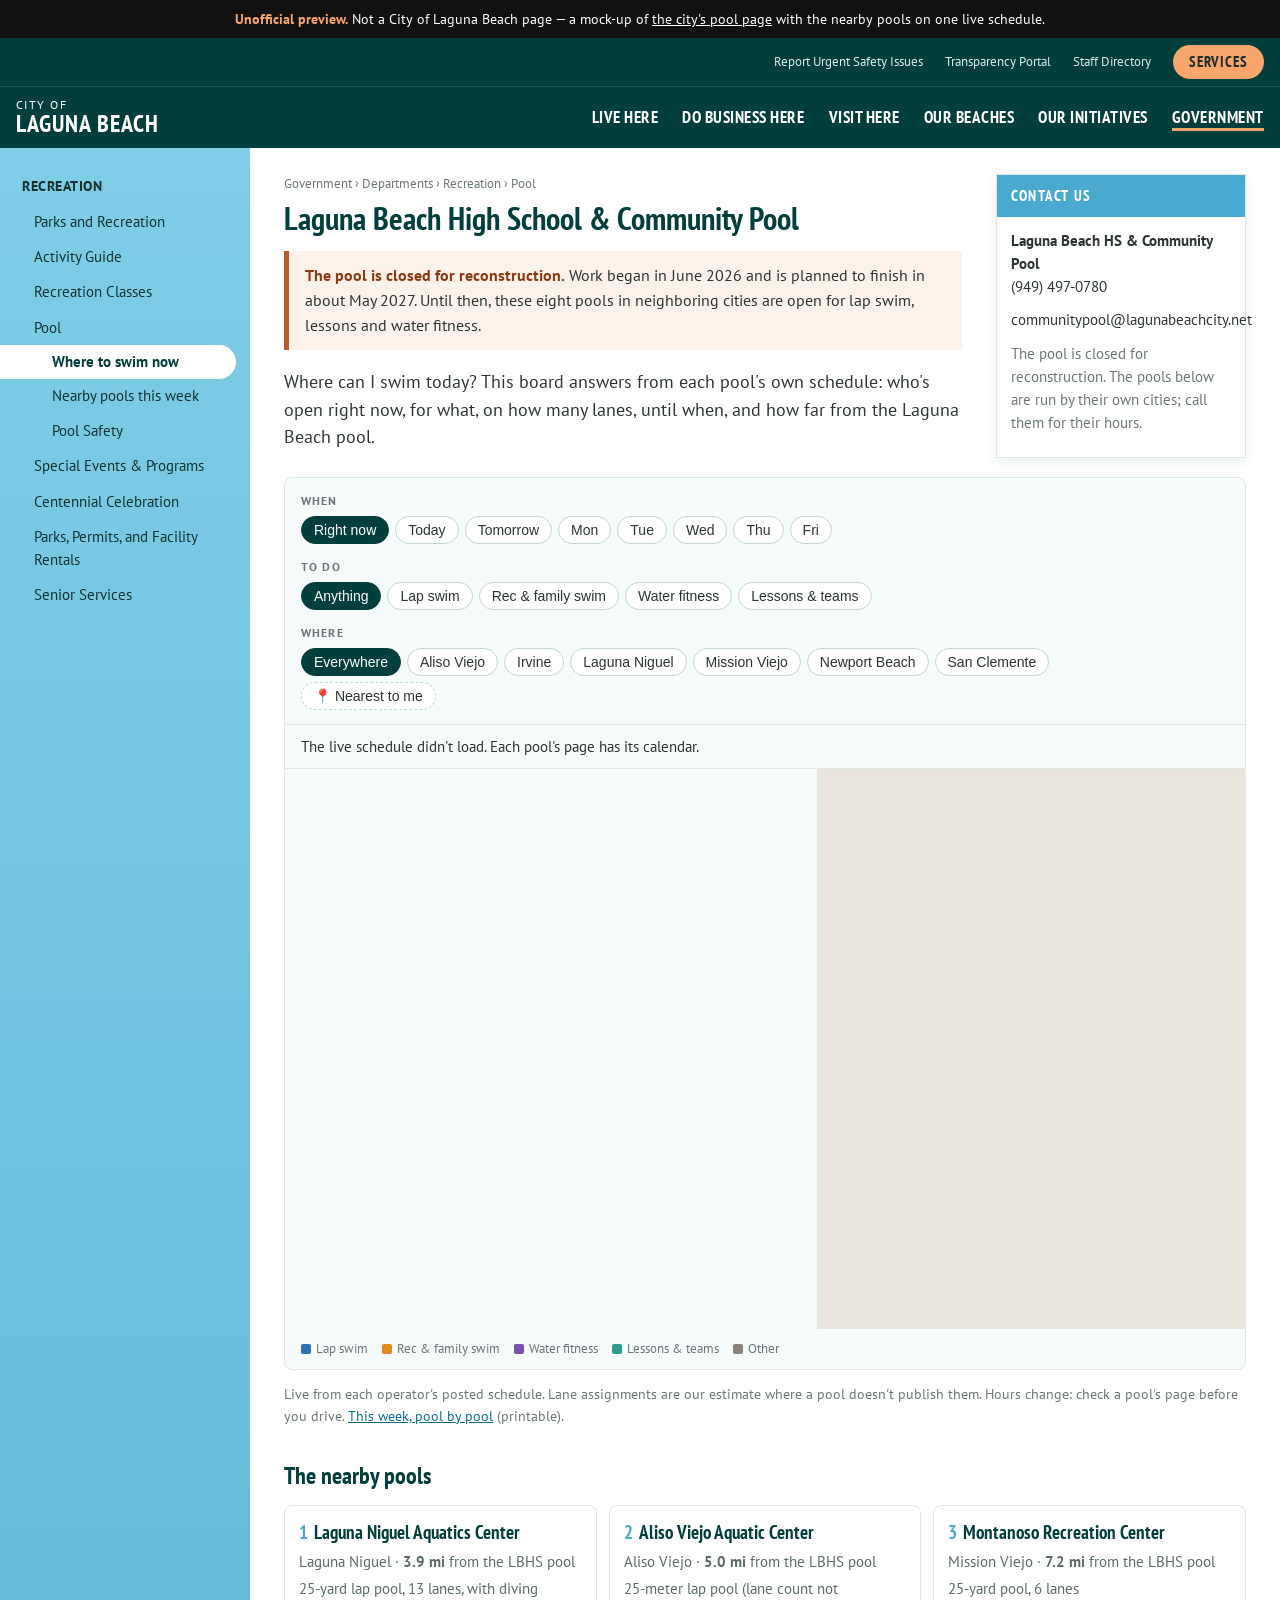
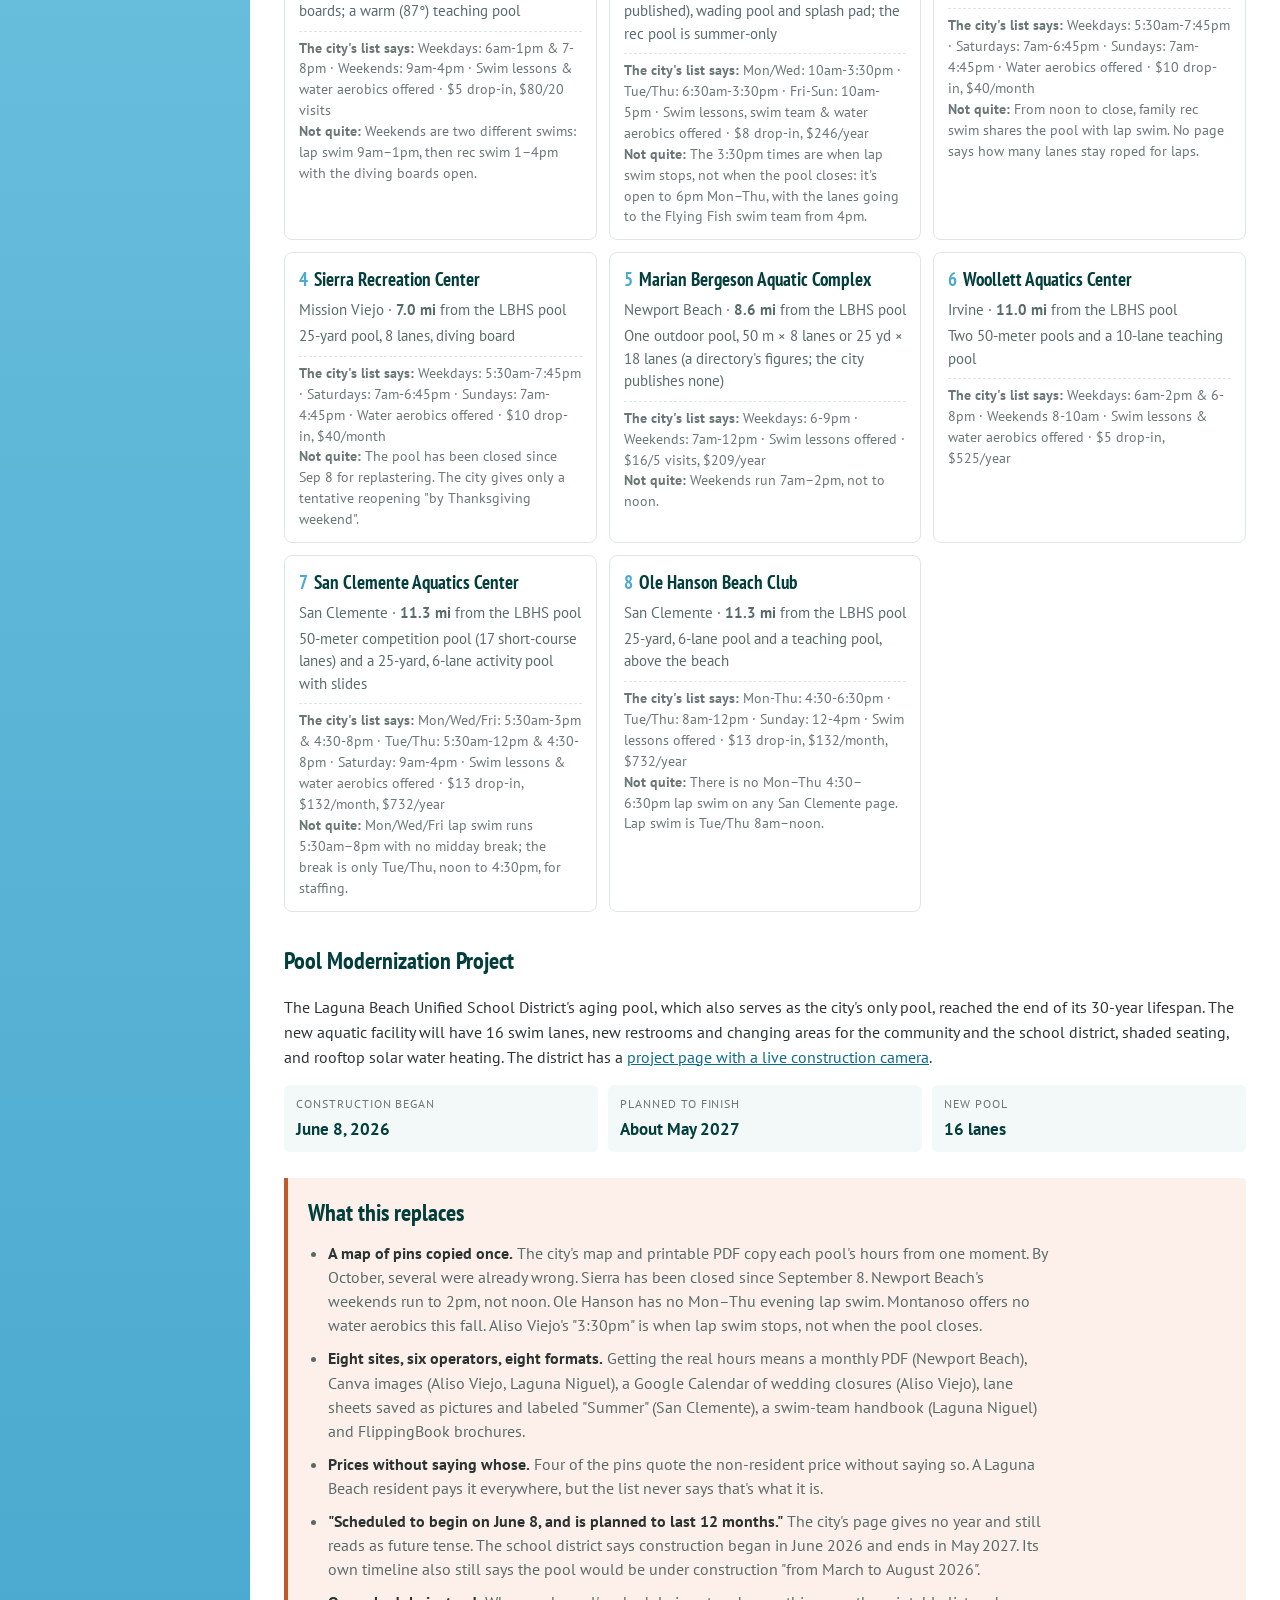
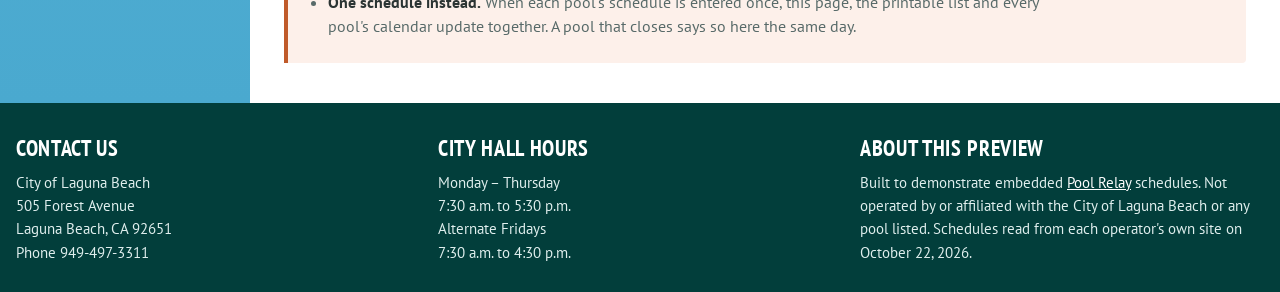
==== index.html @ 7085c29b "Laguna Beach pool preview: the nearby pools on one live schedule" ====
<!doctype html>
<!-- UNOFFICIAL PREVIEW. Not a City of Laguna Beach website. A mock-up of https://www.lagunabeachcity.net/government/departments/parks-recreation/pool
     with the nearby pools on one live Pool Relay schedule. -->
<html lang="en">
<head>
<meta charset="utf-8">
<meta name="viewport" content="width=device-width, initial-scale=1">
<meta name="robots" content="noindex, nofollow">
<title>Laguna Beach High School &amp; Community Pool | Laguna Beach preview</title>
<link rel="preconnect" href="https://fonts.googleapis.com"><link rel="preconnect" href="https://fonts.gstatic.com" crossorigin>
<link href="https://fonts.googleapis.com/css2?family=PT+Sans:wght@400;700&family=PT+Sans+Narrow:wght@700&display=swap" rel="stylesheet">
<link rel="stylesheet" href="style.css">
<link rel="stylesheet" href="https://unpkg.com/leaflet@1.9.4/dist/leaflet.css" integrity="sha256-p4NxAoJBhIIN+hmNHrzRCf9tD/miZyoHS5obTRR9BMY=" crossorigin="">
</head>
<body>
<div class="preview-note"><b>Unofficial preview.</b> Not a City of Laguna Beach page &mdash; a mock-up of
  <a href="https://www.lagunabeachcity.net/government/departments/parks-recreation/pool" target="_blank" rel="noopener noreferrer">the city's pool page</a> with the nearby pools on one live schedule.</div>
<div class="util"><div class="in"><span>Report Urgent Safety Issues</span><span>Transparency Portal</span><span>Staff Directory</span><span class="btn">SERVICES</span></div></div>
<header class="site"><div class="hdr">
  <a class="brand" href="index.html"><img src="https://www.lagunabeachcity.net/Project/Contents/Main/_gfx/cmn/logo2023.png" alt="City of Laguna Beach" onerror="this.parentNode.classList.add('noimg')"><span class="wm"><small>CITY OF</small><b>LAGUNA BEACH</b></span></a>
  <nav class="nav" aria-label="Main"><span>LIVE HERE</span><span>DO BUSINESS HERE</span><span>VISIT HERE</span><span>OUR BEACHES</span><span>OUR INITIATIVES</span><span class="on">GOVERNMENT</span></nav>
</div></header>
<div class="wrap"><div class="cols">
  <nav class="menu" aria-label="Recreation"><a class="top" href="#">Recreation</a><a class="" href="#">Parks and Recreation</a><a class="" href="#">Activity Guide</a><a class="" href="#">Recreation Classes</a><a class="" href="index.html">Pool</a><a class="sub here" href="index.html#find">Where to swim now</a><a class="sub" href="nearby-pools.html">Nearby pools this week</a><a class="sub" href="pool-safety.html">Pool Safety</a><a class="" href="#">Special Events &amp; Programs</a><a class="" href="#">Centennial Celebration</a><a class="" href="#">Parks, Permits, and Facility Rentals</a><a class="" href="#">Senior Services</a></nav>
  <main class="sheet">
    <div class="main">
      <div class="crumbs">Government &rsaquo; Departments &rsaquo; Recreation &rsaquo; Pool</div>
      <h1>Laguna Beach High School &amp; Community Pool</h1>

      <div class="alert"><b>The pool is closed for reconstruction.</b> Work began in June 2026 and is planned to finish in
        about May 2027. Until then, these eight pools in neighboring cities are open for lap swim, lessons and water fitness.</div>
      <p class="lede">Where can I swim today? This board answers from each pool's own schedule: who's open right now, for what,
        on how many lanes, until when, and how far from the Laguna Beach pool.</p>

    </div>
    <aside class="aside"><h3>Contact Us</h3><div class="b"><p><b>Laguna Beach HS &amp; Community Pool</b><br>(949) 497-0780</p>
<p>communitypool@lagunabeachcity.net</p><p class="muted">The pool is closed for reconstruction. The pools below are run by their own cities; call them for their hours.</p></div></aside>
    <div class="wide"><div id="find"></div>
      <div id="finder" class="finder" data-view="wQqjdXTNDIvo5U4dR6qhDy,mSXva18N50SCxiYBZuK7Yl,5aC7qBNjw0FQmhCnuUHNK2,TlvOl9WV1ufwTlPYvcQJk9,CSgPG0YVJMDFnIPCQXXtTZ,93Z2wAtwEJaqLwR2LuE0xM,LVitifEeBhdffWEM5JKbA2,wSkqv0uCOvBftrqpLKvMk9" data-center="[33.56,-117.73]" data-zoom="10"
        data-origin="[33.5421579,-117.7759374]" data-origin-label="from the LBHS pool" data-origin-name="Laguna Beach High School &amp; Community Pool (closed)"></div>
      <p class="muted" style="font-size:14px">Live from each operator's posted schedule. Lane assignments are our estimate where a pool doesn't publish them.
        Hours change: check a pool's page before you drive. <a href="nearby-pools.html">This week, pool by pool</a> (printable).</p>

      <h2>The nearby pools</h2>
      <ul class="cards"><li class="card"><h3><span class="n">1</span><a href="pools/laguna-niguel.html">Laguna Niguel Aquatics Center</a></h3>
  <p>Laguna Niguel · <b>3.9 mi</b> from the LBHS pool</p>
  <p>25-yard lap pool, 13 lanes, with diving boards; a warm (87°) teaching pool</p>
  <p class="said"><b>The city's list says:</b> Weekdays: 6am-1pm &amp; 7-8pm · Weekends: 9am-4pm · Swim lessons &amp; water aerobics offered · $5 drop-in, $80/20 visits<br><b>Not quite:</b> Weekends are two different swims: lap swim 9am–1pm, then rec swim 1–4pm with the diving boards open.</p></li><li class="card"><h3><span class="n">2</span><a href="pools/aliso-viejo.html">Aliso Viejo Aquatic Center</a></h3>
  <p>Aliso Viejo · <b>5.0 mi</b> from the LBHS pool</p>
  <p>25-meter lap pool (lane count not published), wading pool and splash pad; the rec pool is summer-only</p>
  <p class="said"><b>The city's list says:</b> Mon/Wed: 10am-3:30pm · Tue/Thu: 6:30am-3:30pm · Fri-Sun: 10am-5pm · Swim lessons, swim team &amp; water aerobics offered · $8 drop-in, $246/year<br><b>Not quite:</b> The 3:30pm times are when lap swim stops, not when the pool closes: it&#x27;s open to 6pm Mon–Thu, with the lanes going to the Flying Fish swim team from 4pm.</p></li><li class="card"><h3><span class="n">3</span><a href="pools/montanoso.html">Montanoso Recreation Center</a></h3>
  <p>Mission Viejo · <b>7.2 mi</b> from the LBHS pool</p>
  <p>25-yard pool, 6 lanes</p>
  <p class="said"><b>The city's list says:</b> Weekdays: 5:30am-7:45pm · Saturdays: 7am-6:45pm · Sundays: 7am-4:45pm · Water aerobics offered · $10 drop-in, $40/month<br><b>Not quite:</b> From noon to close, family rec swim shares the pool with lap swim. No page says how many lanes stay roped for laps.</p></li><li class="card"><h3><span class="n">4</span><a href="pools/sierra.html">Sierra Recreation Center</a></h3>
  <p>Mission Viejo · <b>7.0 mi</b> from the LBHS pool</p>
  <p>25-yard pool, 8 lanes, diving board</p>
  <p class="said"><b>The city's list says:</b> Weekdays: 5:30am-7:45pm · Saturdays: 7am-6:45pm · Sundays: 7am-4:45pm · Water aerobics offered · $10 drop-in, $40/month<br><b>Not quite:</b> The pool has been closed since Sep 8 for replastering. The city gives only a tentative reopening &quot;by Thanksgiving weekend&quot;.</p></li><li class="card"><h3><span class="n">5</span><a href="pools/marian-bergeson.html">Marian Bergeson Aquatic Complex</a></h3>
  <p>Newport Beach · <b>8.6 mi</b> from the LBHS pool</p>
  <p>One outdoor pool, 50 m × 8 lanes or 25 yd × 18 lanes (a directory&#x27;s figures; the city publishes none)</p>
  <p class="said"><b>The city's list says:</b> Weekdays: 6-9pm · Weekends: 7am-12pm · Swim lessons offered · $16/5 visits, $209/year<br><b>Not quite:</b> Weekends run 7am–2pm, not to noon.</p></li><li class="card"><h3><span class="n">6</span><a href="pools/woollett.html">Woollett Aquatics Center</a></h3>
  <p>Irvine · <b>11.0 mi</b> from the LBHS pool</p>
  <p>Two 50-meter pools and a 10-lane teaching pool</p>
  <p class="said"><b>The city's list says:</b> Weekdays: 6am-2pm &amp; 6-8pm · Weekends 8-10am · Swim lessons &amp; water aerobics offered · $5 drop-in, $525/year</p></li><li class="card"><h3><span class="n">7</span><a href="pools/san-clemente.html">San Clemente Aquatics Center</a></h3>
  <p>San Clemente · <b>11.3 mi</b> from the LBHS pool</p>
  <p>50-meter competition pool (17 short-course lanes) and a 25-yard, 6-lane activity pool with slides</p>
  <p class="said"><b>The city's list says:</b> Mon/Wed/Fri: 5:30am-3pm &amp; 4:30-8pm · Tue/Thu: 5:30am-12pm &amp; 4:30-8pm · Saturday: 9am-4pm · Swim lessons &amp; water aerobics offered · $13 drop-in, $132/month, $732/year<br><b>Not quite:</b> Mon/Wed/Fri lap swim runs 5:30am–8pm with no midday break; the break is only Tue/Thu, noon to 4:30pm, for staffing.</p></li><li class="card"><h3><span class="n">8</span><a href="pools/ole-hanson.html">Ole Hanson Beach Club</a></h3>
  <p>San Clemente · <b>11.3 mi</b> from the LBHS pool</p>
  <p>25-yard, 6-lane pool and a teaching pool, above the beach</p>
  <p class="said"><b>The city's list says:</b> Mon-Thu: 4:30-6:30pm · Tue/Thu: 8am-12pm · Sunday: 12-4pm · Swim lessons offered · $13 drop-in, $132/month, $732/year<br><b>Not quite:</b> There is no Mon–Thu 4:30–6:30pm lap swim on any San Clemente page. Lap swim is Tue/Thu 8am–noon.</p></li></ul>

      <h2>Pool Modernization Project</h2>
      <p>The Laguna Beach Unified School District's aging pool, which also serves as the city's only pool, reached the end of its
        30-year lifespan. The new aquatic facility will have 16 swim lanes, new restrooms and changing areas for the community and the
        school district, shaded seating, and rooftop solar water heating. The district has a <a href="https://www.lbusd.org/departments/facilities/capital-improvement-projects" target="_blank" rel="noopener">project page with a live construction camera</a>.</p>
      <div class="facts">
        <div><dt>Construction began</dt><dd>June 8, 2026</dd></div>
        <div><dt>Planned to finish</dt><dd>About May 2027</dd></div>
        <div><dt>New pool</dt><dd>16 lanes</dd></div>
      </div>

      <div class="replaces">
        <h2>What this replaces</h2>
        <ul>
          <li><b>A map of pins copied once.</b> The city's map and printable PDF copy each pool's hours from one moment. By October,
            several were already wrong. Sierra has been closed since September 8. Newport Beach's weekends run to 2pm, not noon. Ole Hanson
            has no Mon–Thu evening lap swim. Montanoso offers no water aerobics this fall. Aliso Viejo's "3:30pm" is when lap swim stops,
            not when the pool closes.</li>
          <li><b>Eight sites, six operators, eight formats.</b> Getting the real hours means a monthly PDF (Newport Beach), Canva images
            (Aliso Viejo, Laguna Niguel), a Google Calendar of wedding closures (Aliso Viejo), lane sheets saved as pictures and labeled
            "Summer" (San Clemente), a swim-team handbook (Laguna Niguel) and FlippingBook brochures.</li>
          <li><b>Prices without saying whose.</b> Four of the pins quote the non-resident price without saying so. A Laguna Beach resident
            pays it everywhere, but the list never says that's what it is.</li>
          <li><b>"Scheduled to begin on June 8, and is planned to last 12 months."</b> The city's page gives no year and still reads as
            future tense. The school district says construction began in June 2026 and ends in May 2027. Its own timeline also still
            says the pool would be under construction "from March to August 2026".</li>
          <li><b>One schedule instead.</b> When each pool's schedule is entered once, this page, the printable list and every pool's
            calendar update together. A pool that closes says so here the same day.</li>
        </ul>
      </div></div>
  </main>
</div></div>
<footer class="site"><div class="in">
  <div><h4>CONTACT US</h4><p>City of Laguna Beach<br>505 Forest Avenue<br>Laguna Beach, CA 92651<br>Phone 949-497-3311</p></div>
  <div><h4>CITY HALL HOURS</h4><p>Monday – Thursday<br>7:30 a.m. to 5:30 p.m.<br>Alternate Fridays<br>7:30 a.m. to 4:30 p.m.</p></div>
  <div><h4>ABOUT THIS PREVIEW</h4><p>Built to demonstrate embedded <a href="https://www.poolrelay.com" target="_blank" rel="noopener">Pool Relay</a> schedules.
    Not operated by or affiliated with the City of Laguna Beach or any pool listed. Schedules read from each operator's own site on October 22, 2026.</p></div>
</div></footer>
<script>window.POOLS = [
{
"slug": "laguna-niguel",
"name": "Laguna Niguel Aquatics Center",
"area": "Laguna Niguel",
"kind": "yearRound",
"address": "29751 Crown Valley Pkwy, Laguna Niguel, CA 92677",
"phone": "(949) 425-5114",
"lat": 33.5313975,
"lng": -117.7086446,
"photo": null,
"facility": "Laguna Niguel Aquatics Center",
"href": "pools/laguna-niguel.html"
},
{
"slug": "aliso-viejo",
"name": "Aliso Viejo Aquatic Center",
"area": "Aliso Viejo",
"kind": "yearRound",
"address": "29 Santa Barbara Dr, Aliso Viejo, CA 92656",
"phone": "(949) 425-2559",
"lat": 33.600445,
"lng": -117.72586,
"photo": null,
"facility": "Aliso Viejo Aquatic Center",
"href": "pools/aliso-viejo.html"
},
{
"slug": "montanoso",
"name": "Montanoso Recreation Center",
"area": "Mission Viejo",
"kind": "yearRound",
"address": "25800 Montanoso Dr, Mission Viejo, CA 92691",
"phone": "(949) 859-4348",
"lat": 33.587505,
"lng": -117.663139,
"photo": null,
"facility": "Montanoso Recreation and Fitness Center",
"href": "pools/montanoso.html"
},
{
"slug": "sierra",
"name": "Sierra Recreation Center",
"area": "Mission Viejo",
"kind": "yearRound",
"address": "26887 Recodo Ln, Mission Viejo, CA 92691",
"phone": "(949) 859-4348",
"lat": 33.571677,
"lng": -117.659306,
"photo": null,
"facility": "Sierra Recreation and Fitness Center",
"href": "pools/sierra.html"
},
{
"slug": "marian-bergeson",
"name": "Marian Bergeson Aquatic Complex",
"area": "Newport Beach",
"kind": "yearRound",
"address": "2101 Eastbluff Dr, Newport Beach, CA 92660",
"phone": "(949) 270-8100",
"lat": 33.6343046,
"lng": -117.8772041,
"photo": null,
"facility": "Marian Bergeson Aquatic Center",
"href": "pools/marian-bergeson.html"
},
{
"slug": "woollett",
"name": "Woollett Aquatics Center",
"area": "Irvine",
"kind": "yearRound",
"address": "4601 Walnut Ave, Irvine, CA 92604",
"phone": "(949) 724-6717",
"lat": 33.701776,
"lng": -117.780588,
"photo": null,
"facility": "William Woollett Jr. Aquatics Center",
"href": "pools/woollett.html"
},
{
"slug": "san-clemente",
"name": "San Clemente Aquatics Center",
"area": "San Clemente",
"kind": "yearRound",
"address": "987 Avenida Vista Hermosa, San Clemente, CA 92673",
"phone": "(949) 429-8797",
"lat": 33.4598593,
"lng": -117.6056412,
"photo": null,
"facility": "San Clemente Aquatics Center",
"href": "pools/san-clemente.html"
},
{
"slug": "ole-hanson",
"name": "Ole Hanson Beach Club",
"area": "San Clemente",
"kind": "yearRound",
"address": "105 W Avenida Pico, San Clemente, CA 92672",
"phone": "(949) 388-2131",
"lat": 33.431577,
"lng": -117.6314574,
"photo": null,
"facility": "Ole Hanson Beach Club",
"href": "pools/ole-hanson.html"
}
];</script>
<script src="https://unpkg.com/leaflet@1.9.4/dist/leaflet.js" integrity="sha256-20nQCchB9co0qIjJZRGuk2/Z9VM+kNiyxNV1lvTlZBo=" crossorigin=""></script>
<script src="finder.js"></script>
</body>
</html>
---- style.css ----
/* Laguna Beach High School & Community Pool — a working preview of
   lagunabeachcity.net/government/departments/parks-recreation/pool, where the city's map of
   "nearby pools" becomes a live board of what each one has in the water. Chrome after the city's
   Granicus theme: deep teal header, PT Sans Narrow headings, a pale-blue side menu. */
:root{
  --teal:#023e3b; --teal-2:#0b5753; --sky:#6cc3e0; --sky-2:#4aa9cf; --sun:#f9a66c; --ink:#2b3433; --body:#586a69;
  --muted:#6b7776; --rule:#dfe7e6; --paper:#fff; --wash:#f3f8f8;
  --lap:#2f6fb3; --rec:#e08a1e; --fit:#7a4fb0; --learn:#2a9d8f; --team:#b5485d; --other:#8b8378;
  --open:#1f7a45; --soon:#b56d07; --shut:#7d8584; --rust:#c05a2a; --rust-d:#8c3a14; --olive:#023e3b;
}
*{box-sizing:border-box}
html{-webkit-text-size-adjust:100%}
body{margin:0;background:#eef3f3;color:var(--ink);font:16px/1.55 "PT Sans",system-ui,-apple-system,"Segoe UI",sans-serif}
a{color:#0a6c8c}
h1,h2,h3,.nav,.btn{font-family:"PT Sans Narrow","PT Sans",system-ui,sans-serif}
.preview-note{background:#111;color:#fff;font-size:13.5px;line-height:1.5;padding:9px 16px;text-align:center}
.preview-note b{color:var(--sun)} .preview-note a{color:#fff}
.util{background:var(--teal);border-bottom:1px solid rgba(255,255,255,.12);color:#d9ecea;font-size:13px}
.util .in{max-width:1280px;margin:0 auto;display:flex;gap:22px;justify-content:flex-end;align-items:center;padding:7px 16px;flex-wrap:wrap}
.util .btn{background:var(--sun);color:#1d2b2a;border-radius:999px;padding:5px 16px;font-weight:700;letter-spacing:.06em;font-size:15px}
header.site{background:var(--teal);color:#fff;position:relative}
.hdr{max-width:1280px;margin:0 auto;display:flex;align-items:center;gap:26px;padding:12px 16px;flex-wrap:wrap}
.brand{display:flex;align-items:center;gap:10px;color:#fff;text-decoration:none;min-width:0}
.brand img{height:54px;width:auto}
.brand .wm{display:none;line-height:1.05}
.brand .wm small{display:block;font-size:12px;letter-spacing:.12em}
.brand .wm b{font-family:"PT Sans Narrow",sans-serif;font-size:24px;letter-spacing:.04em}
.brand.noimg .wm{display:block} .brand.noimg img{display:none}
.nav{display:flex;gap:24px;flex-wrap:wrap;font-weight:700;font-size:17px;letter-spacing:.03em;margin-left:auto}
.nav span{white-space:nowrap} .nav .on{box-shadow:inset 0 -3px 0 var(--sun)}
.wrap{max-width:1280px;margin:0 auto}
.cols{display:grid;grid-template-columns:250px minmax(0,1fr);background:var(--paper);min-height:60vh}
.menu{background:linear-gradient(180deg,#7fcde6,#4aa9cf);padding:22px 0;font-size:15px}
.menu a{display:block;color:#11312f;text-decoration:none;padding:6px 18px 6px 34px}
.menu a.top{font-weight:700;padding-left:22px;text-transform:uppercase;font-size:14px;letter-spacing:.04em}
.menu a.sub{padding-left:52px;font-size:14.5px}
.menu a.here{background:#fff;font-weight:700;color:var(--teal);border-radius:0 999px 999px 0;margin-right:14px}
.menu a:hover{text-decoration:underline}
.sheet{padding:26px 34px 40px;min-width:0;display:grid;grid-template-columns:minmax(0,1fr) 250px;gap:8px 34px;align-items:start}
.sheet > .main{min-width:0}
.sheet > .wide{grid-column:1/-1;min-width:0}
.sheet > .wide:empty{display:none}
.crumbs{font-size:13px;color:var(--muted);margin-bottom:6px}
.crumbs a{color:var(--muted)}
h1{color:var(--teal);font-size:clamp(26px,3.2vw,32px);line-height:1.15;margin:0 0 14px;text-wrap:balance}
h2{color:var(--teal);font-size:24px;margin:30px 0 10px;text-wrap:balance}
h3{color:var(--teal)}
.main > p, .prose p{color:var(--body);font-size:17px;max-width:68ch}
.lede{font-size:18px!important;color:var(--ink)!important}
.aside{background:#fff;border:1px solid var(--rule);box-shadow:0 4px 14px rgba(2,62,59,.08);font-size:15px}
.aside h3{margin:0;background:var(--sky-2);color:#fff;font-size:15px;letter-spacing:.08em;padding:9px 14px;text-transform:uppercase}
.aside .b{padding:12px 14px}
.aside p{margin:0 0 10px}
.alert{border-left:5px solid var(--rust);background:#fdf2ea;padding:12px 16px;margin:0 0 18px;font-size:16px;color:var(--ink)}
.alert b{color:var(--rust-d)}
.facts{display:grid;grid-template-columns:repeat(auto-fit,minmax(170px,1fr));gap:10px;margin:6px 0 18px}
.facts div{background:var(--wash);border-radius:6px;padding:10px 12px}
.facts dt{font-size:12px;letter-spacing:.08em;text-transform:uppercase;color:var(--muted)}
.facts dd{margin:2px 0 0;font-weight:700;color:var(--teal);font-size:17px}
.muted{color:var(--muted)}
.cards{display:grid;grid-template-columns:repeat(auto-fill,minmax(250px,1fr));gap:12px;list-style:none;margin:8px 0 0;padding:0}
.card{border:1px solid var(--rule);border-radius:8px;padding:12px 14px;background:#fff;display:flex;flex-direction:column;gap:4px}
.card h3{margin:0;font-size:19px} .card h3 a{color:var(--teal);text-decoration:none} .card h3 a:hover{text-decoration:underline}
.card .n{font-family:"PT Sans Narrow",sans-serif;color:var(--sky-2);font-weight:700;margin-right:6px}
.card p{margin:0;font-size:14.5px;color:var(--body)}
.card .said{font-size:13.5px;color:var(--muted);border-top:1px dashed var(--rule);padding-top:6px;margin-top:4px}
.replaces{margin-top:30px;background:var(--wash);border-radius:8px;padding:6px 20px 14px}
.replaces li{margin:0 0 10px;color:var(--body);font-size:15.5px}
.replaces li b{color:var(--ink)}
footer.site{background:var(--teal);color:#dfeeed;padding:28px 16px;font-size:15px}
footer.site .in{max-width:1280px;margin:0 auto;display:grid;grid-template-columns:repeat(auto-fit,minmax(200px,1fr));gap:18px}
footer.site h4{font-family:"PT Sans Narrow",sans-serif;font-size:22px;margin:0 0 6px;color:#fff;letter-spacing:.03em}
footer.site p{margin:0} footer.site a{color:#fff}
.disclaimer{max-width:1280px;margin:16px auto 0;font-size:13px;color:#b8d3d1}
.wk{border:1px solid var(--rule);border-radius:8px;padding:12px 14px;margin:0 0 14px;break-inside:avoid}
.wk h3{margin:0;font-size:20px} .wk h3 a{color:var(--teal)}
.wk .where{margin:0 0 6px;font-size:14px;color:var(--muted)}
.tblwrap{overflow-x:auto}
.wk table{border-collapse:collapse;width:100%;font-size:14px;font-variant-numeric:tabular-nums;min-width:560px}
.wk th,.wk td{text-align:left;padding:5px 8px;border-top:1px solid var(--rule);vertical-align:top}
.wk thead th{font-size:12px;letter-spacing:.06em;text-transform:uppercase;color:var(--muted);border-top:0}
.wk tbody th{white-space:nowrap;color:var(--teal);font-weight:700}
.wk .k{display:inline-block;width:8px;height:8px;border-radius:2px;margin-right:5px}
@media (max-width:980px){
  .cols{grid-template-columns:1fr} .menu{display:none}
  .sheet{grid-template-columns:1fr;padding:18px 16px 30px}
  .nav{display:none}
}
@media print{
  .preview-note,.util,header.site,.menu,.aside,footer.site,.noprint{display:none!important}
  .cols,.sheet{display:block} body{background:#fff}
}

/* ── The finder ─────────────────────────────────────────────────────────────── */
.finder{ border:1px solid var(--rule); border-radius:8px; background:#f6fbfb }
.finder .bar{ display:flex; flex-wrap:wrap; gap:14px 22px; padding:14px 16px; border-bottom:1px solid var(--rule) }
.finder fieldset{ border:0; margin:0; padding:0; min-width:0 }
.finder legend{ font-size:11.5px; font-weight:700; letter-spacing:.1em; text-transform:uppercase; color:var(--muted); margin-bottom:6px; padding:0 }
.chips{ display:flex; flex-wrap:wrap; gap:6px }
.chip{ border:1px solid #c5d6d5; background:#fff; border-radius:999px; padding:5px 12px; font-size:14px; cursor:pointer; color:var(--ink) }
.chip[aria-pressed="true"]{ background:var(--teal); border-color:var(--teal); color:#fff }
.chip:focus-visible{ outline:3px solid #f0a26e; outline-offset:1px }
.chip.near{ border-style:dashed }
.finder .summary{ padding:10px 16px; font-size:15px; display:flex; flex-wrap:wrap; gap:6px 16px; align-items:baseline; border-bottom:1px solid var(--rule) }
.finder .summary b{ font-size:17px }

.split{ display:grid; grid-template-columns:minmax(0,1.25fr) minmax(0,1fr); min-height:560px }
.results{ list-style:none; margin:0; padding:0; max-height:720px; overflow:auto; border-right:1px solid var(--rule) }
#map{ min-height:560px; height:100%; background:#e9e4dc }

.pool{ display:grid; grid-template-columns:76px minmax(0,1fr); gap:12px; padding:13px 16px; border-bottom:1px solid var(--rule); background:#fff }
.pool:hover, .pool.hl{ background:#eef8fb }
.pool .ph{ width:76px; height:58px; border-radius:4px; background:#ddd center/cover no-repeat }
.pool h3{ margin:0; font-size:16.5px; line-height:1.3 }
.pool h3 a{ color:var(--ink); text-decoration:none }
.pool h3 a:hover{ text-decoration:underline }
.pool .where{ font-size:13.5px; color:var(--muted) }
.pool .state{ margin:5px 0 0; font-size:14.5px; font-weight:700 }
.pool .state.open{ color:var(--open) }
.pool .state.soon{ color:var(--soon) }
.pool .state.shut{ color:var(--shut) }
.pool .state .dot{ display:inline-block; width:9px; height:9px; border-radius:50%; background:currentColor; margin-right:6px; vertical-align:1px }
.pool .state.open .dot{ animation:pulse 1.6s ease-in-out infinite }
@keyframes pulse{ 50%{ opacity:.35 } }
@media (prefers-reduced-motion:reduce){ .pool .state.open .dot{ animation:none } }
.pool .sess{ margin:6px 0 0; padding:0; list-style:none; font-size:14px; display:flex; flex-direction:column; gap:2px }
.pool .sess li{ display:flex; gap:8px; align-items:baseline }
.pool .sess .t{ font-variant-numeric:tabular-nums; min-width:118px; color:#3b362f }
.pool .sess .k{ display:inline-block; width:8px; height:8px; border-radius:2px; flex:none; transform:translateY(-1px) }
.pool .sess .n{ color:var(--muted); font-size:13px }
.pool .sess li.past{ opacity:.45 }
.pool .sess li.now .t{ font-weight:700; color:var(--open) }

.tl{ position:relative; height:12px; margin:8px 0 2px; background:#e6efee; border-radius:3px; overflow:hidden }
.tl i{ position:absolute; top:0; bottom:0; border-radius:2px; opacity:.9 }
.tl .nowline{ position:absolute; top:-2px; bottom:-2px; width:2px; background:var(--ink) }
.tlscale{ display:flex; justify-content:space-between; font-size:11px; color:var(--muted); font-variant-numeric:tabular-nums }

.legend{ display:flex; flex-wrap:wrap; gap:4px 14px; font-size:13px; color:var(--muted); padding:10px 16px }
.legend span::before{ content:""; display:inline-block; width:10px; height:10px; border-radius:2px; margin-right:5px; background:var(--c); vertical-align:-1px }
.legend span{ background:none }

.k-lap{ --c:var(--lap); background:var(--lap) } .k-rec{ --c:var(--rec); background:var(--rec) }
.k-fit{ --c:var(--fit); background:var(--fit) } .k-learn{ --c:var(--learn); background:var(--learn) }
.k-team{ --c:var(--team); background:var(--team) } .k-other{ --c:#8b8378; background:#8b8378 }

.empty{ padding:22px 16px; color:var(--muted) }
.later-h{ padding:10px 16px 6px; font-size:12px; font-weight:700; letter-spacing:.1em; text-transform:uppercase; color:var(--muted); background:#f1f6f6; border-bottom:1px solid var(--rule) }

/* ── Calendar frames ──────────────────────────────────────────────────────── */
.frame{ border:1px solid var(--rule); border-radius:4px; overflow:hidden; background:#fff; box-shadow:0 8px 22px rgba(60,40,25,.10) }
.frame iframe{ display:block; width:100%; border:0 }
.cal-foot{ font-size:14px; color:var(--muted); margin:8px 0 0 }

/* ── Static lists ─────────────────────────────────────────────────────────── */
.grid-list{ display:grid; grid-template-columns:repeat(auto-fill,minmax(230px,1fr)); gap:8px 18px; list-style:none; margin:0; padding:0; font-size:14.5px }
.grid-list li span{ display:block; color:var(--muted); font-size:13px }
details.more{ border:1px solid var(--rule); border-radius:4px; margin:12px 0; background:#fff }
details.more summary{ cursor:pointer; padding:11px 14px; font-weight:700; color:var(--rust-d) }
details.more > div{ padding:4px 16px 16px }
.fees{ display:grid; grid-template-columns:repeat(auto-fit,minmax(240px,1fr)); gap:16px }
.fees table{ border-collapse:collapse; width:100%; font-size:14.5px }
.fees td{ padding:4px 0; border-bottom:1px dotted var(--rule) }
.fees td:last-child{ text-align:right; font-variant-numeric:tabular-nums }

.replaces{ margin-top:26px; background:#fdf0ea; border-left:4px solid var(--rust); padding:16px 20px; border-radius:0 4px 4px 0 }
.replaces h2{ margin-top:0 }
.replaces ul{ margin:0; padding-left:20px }
.replaces li{ margin-bottom:9px; max-width:80ch }

/* ── One pool's page ──────────────────────────────────────────────────────── */
.back{ font-size:15px; display:inline-block; margin-bottom:12px }
.today{ border:1px solid var(--rule); border-radius:8px; background:#f6fbfb; padding:12px 16px; margin:18px 0 }
.today .pool{ padding:0; border:0; background:none; grid-template-columns:minmax(0,1fr) }
.today .pool:hover{ background:none }
.finding{ margin:22px 0 0; padding:14px 18px; border-left:4px solid var(--rust); background:#fdf0ea; font-size:15px }
.finding b{ color:var(--rust-d) }
.finding ul{ margin:8px 0 0; padding-left:20px }
.finding li{ margin-bottom:6px }
.btns{ display:flex; flex-wrap:wrap; gap:8px; margin:14px 0 0 }
.btns .btn{ display:inline-block; background:var(--teal); color:#fff; border-radius:5px; padding:8px 16px; font-size:15px; text-decoration:none }
.btns .btn.ghost{ background:#fff; color:var(--teal); border:1px solid var(--teal) }


.leaflet-popup-content{ font:14px/1.45 "PT Sans", system-ui, sans-serif; margin:10px 12px }
.leaflet-popup-content b{ font-size:15px }

@media (max-width:820px){
  .split{ grid-template-columns:1fr }
  .results{ max-height:none; border-right:0 }
  #map{ min-height:320px; height:320px; order:-1; border-bottom:1px solid var(--rule) }
}
@media (max-width:420px){
  .pool{ grid-template-columns:1fr }
  .pool .ph{ display:none }
  .pool .sess .t{ min-width:104px }
}
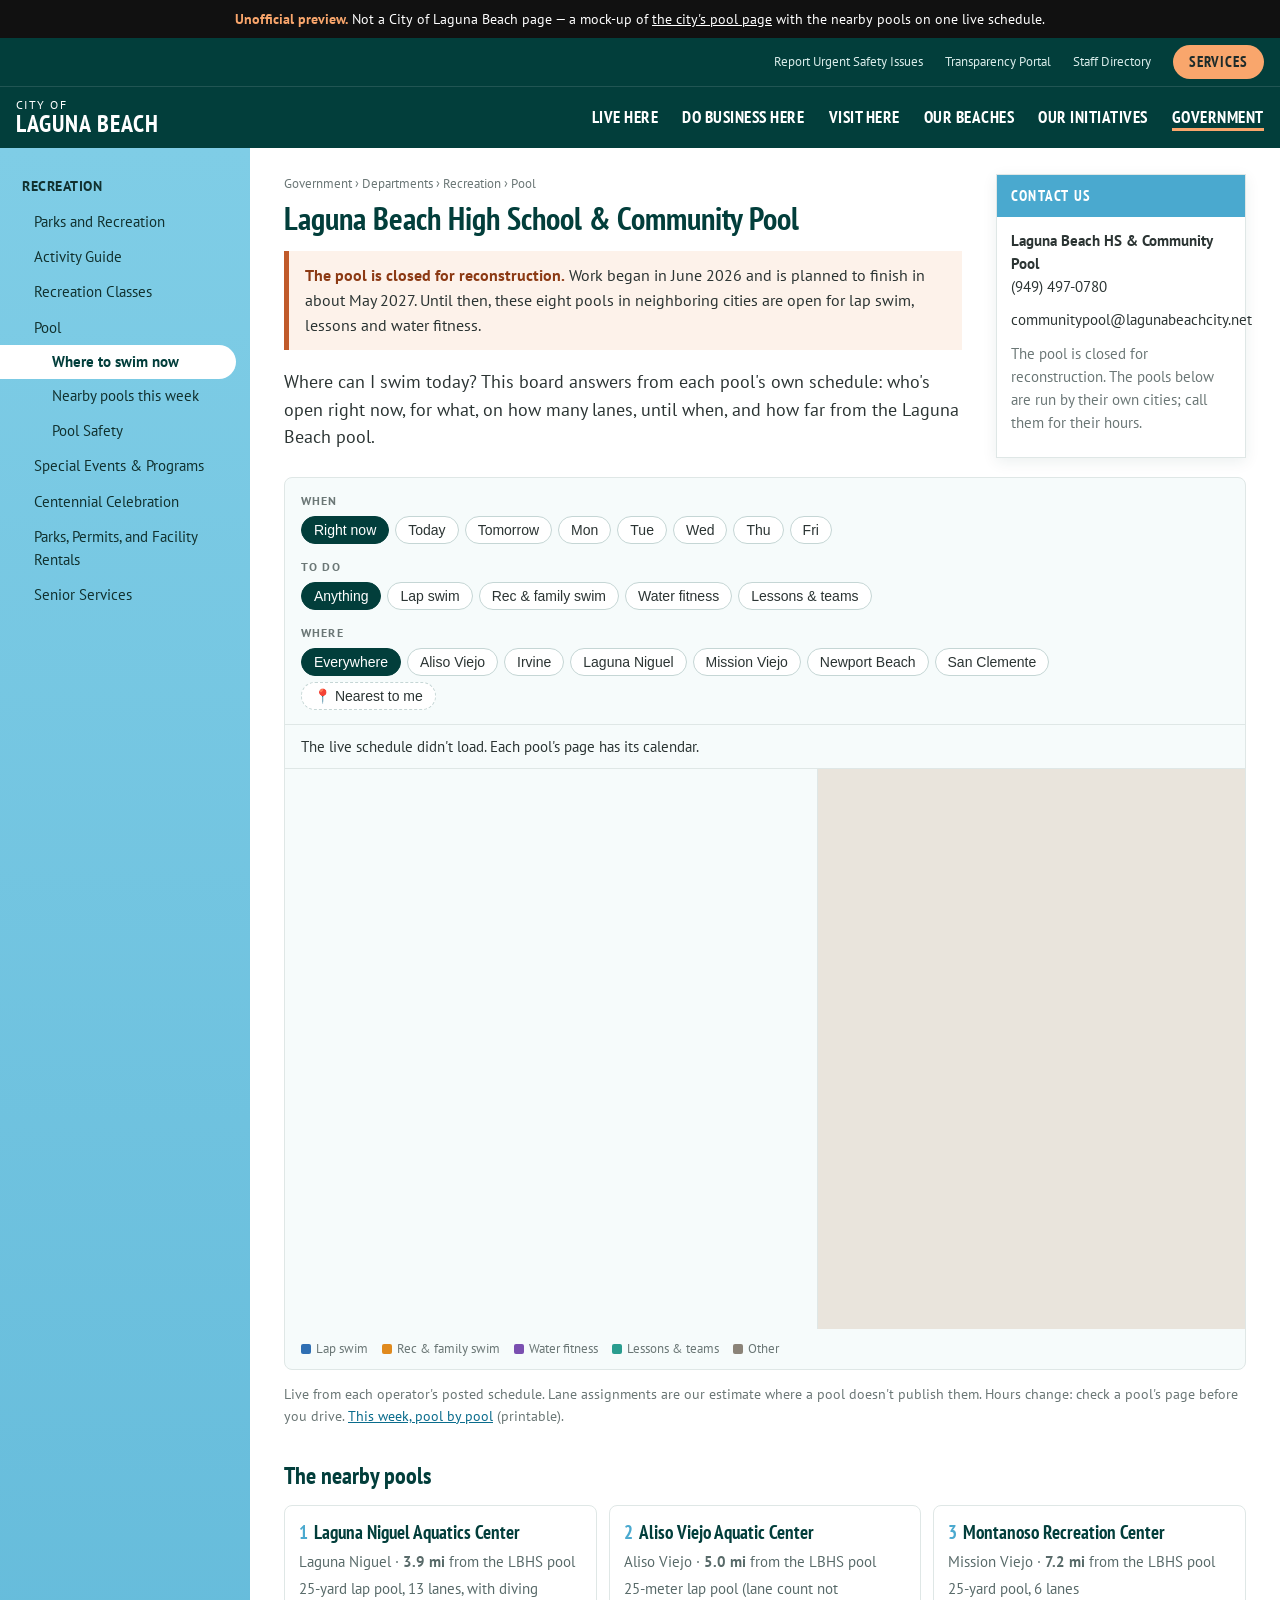
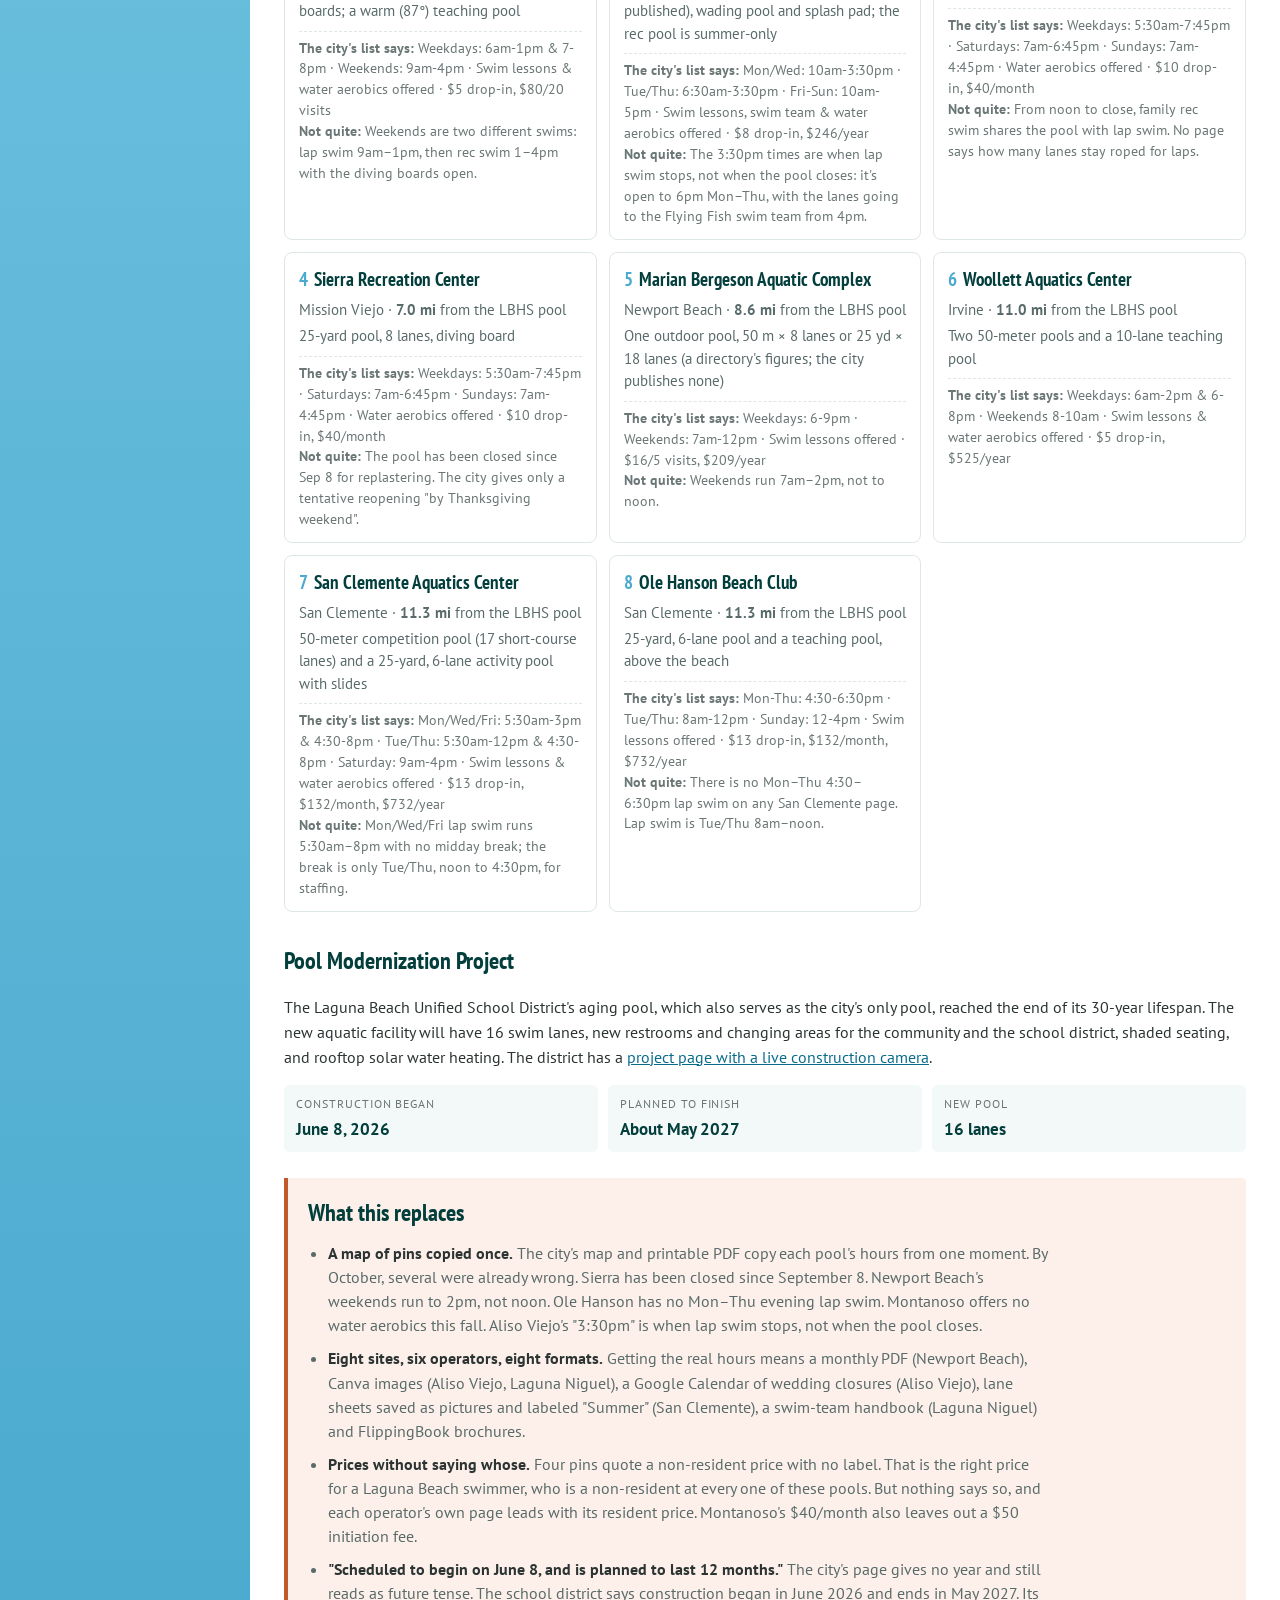
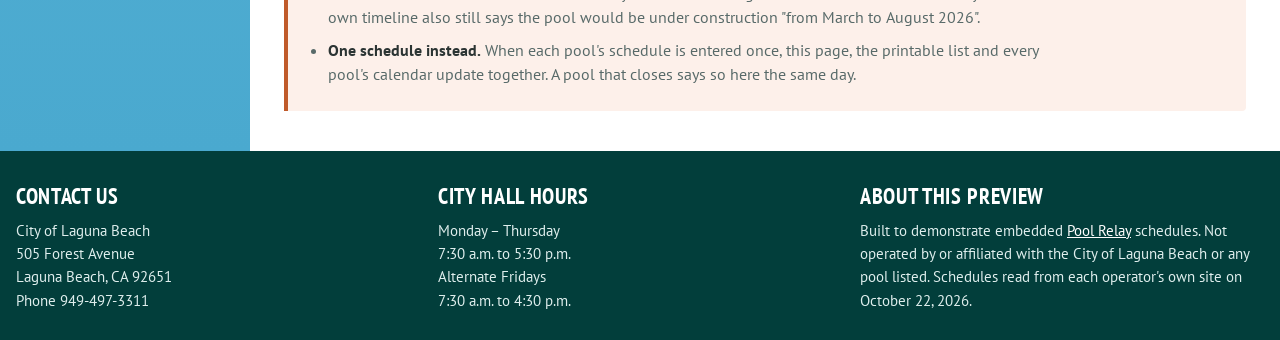
==== commit 81b2d0ea: "Fold lesson slots into one line; say whose price each pin quotes" ====
--- a/index.html
+++ b/index.html
@@ -88,8 +88,9 @@
           <li><b>Eight sites, six operators, eight formats.</b> Getting the real hours means a monthly PDF (Newport Beach), Canva images
             (Aliso Viejo, Laguna Niguel), a Google Calendar of wedding closures (Aliso Viejo), lane sheets saved as pictures and labeled
             "Summer" (San Clemente), a swim-team handbook (Laguna Niguel) and FlippingBook brochures.</li>
-          <li><b>Prices without saying whose.</b> Four of the pins quote the non-resident price without saying so. A Laguna Beach resident
-            pays it everywhere, but the list never says that's what it is.</li>
+          <li><b>Prices without saying whose.</b> Four pins quote a non-resident price with no label. That is the right price for a
+            Laguna Beach swimmer, who is a non-resident at every one of these pools. But nothing says so, and each operator's own page
+            leads with its resident price. Montanoso's $40/month also leaves out a $50 initiation fee.</li>
           <li><b>"Scheduled to begin on June 8, and is planned to last 12 months."</b> The city's page gives no year and still reads as
             future tense. The school district says construction began in June 2026 and ends in May 2027. Its own timeline also still
             says the pool would be under construction "from March to August 2026".</li>
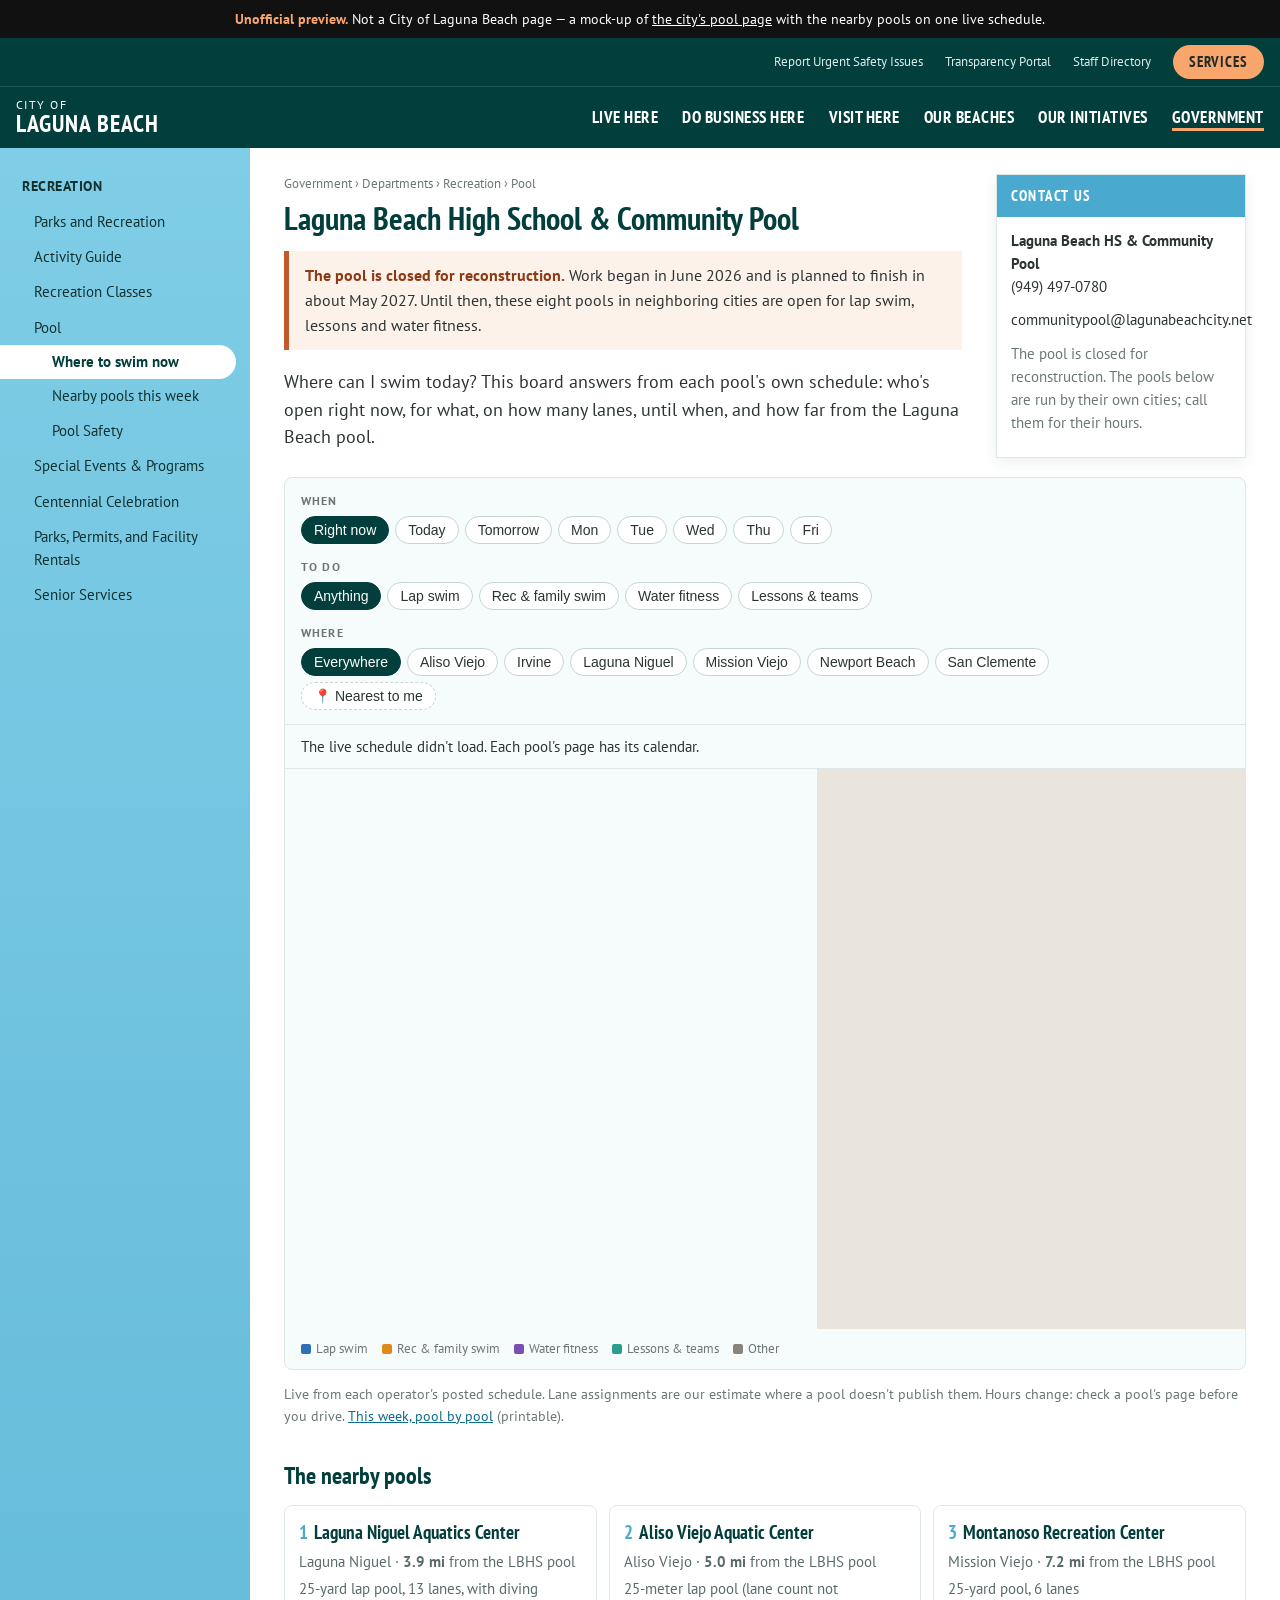
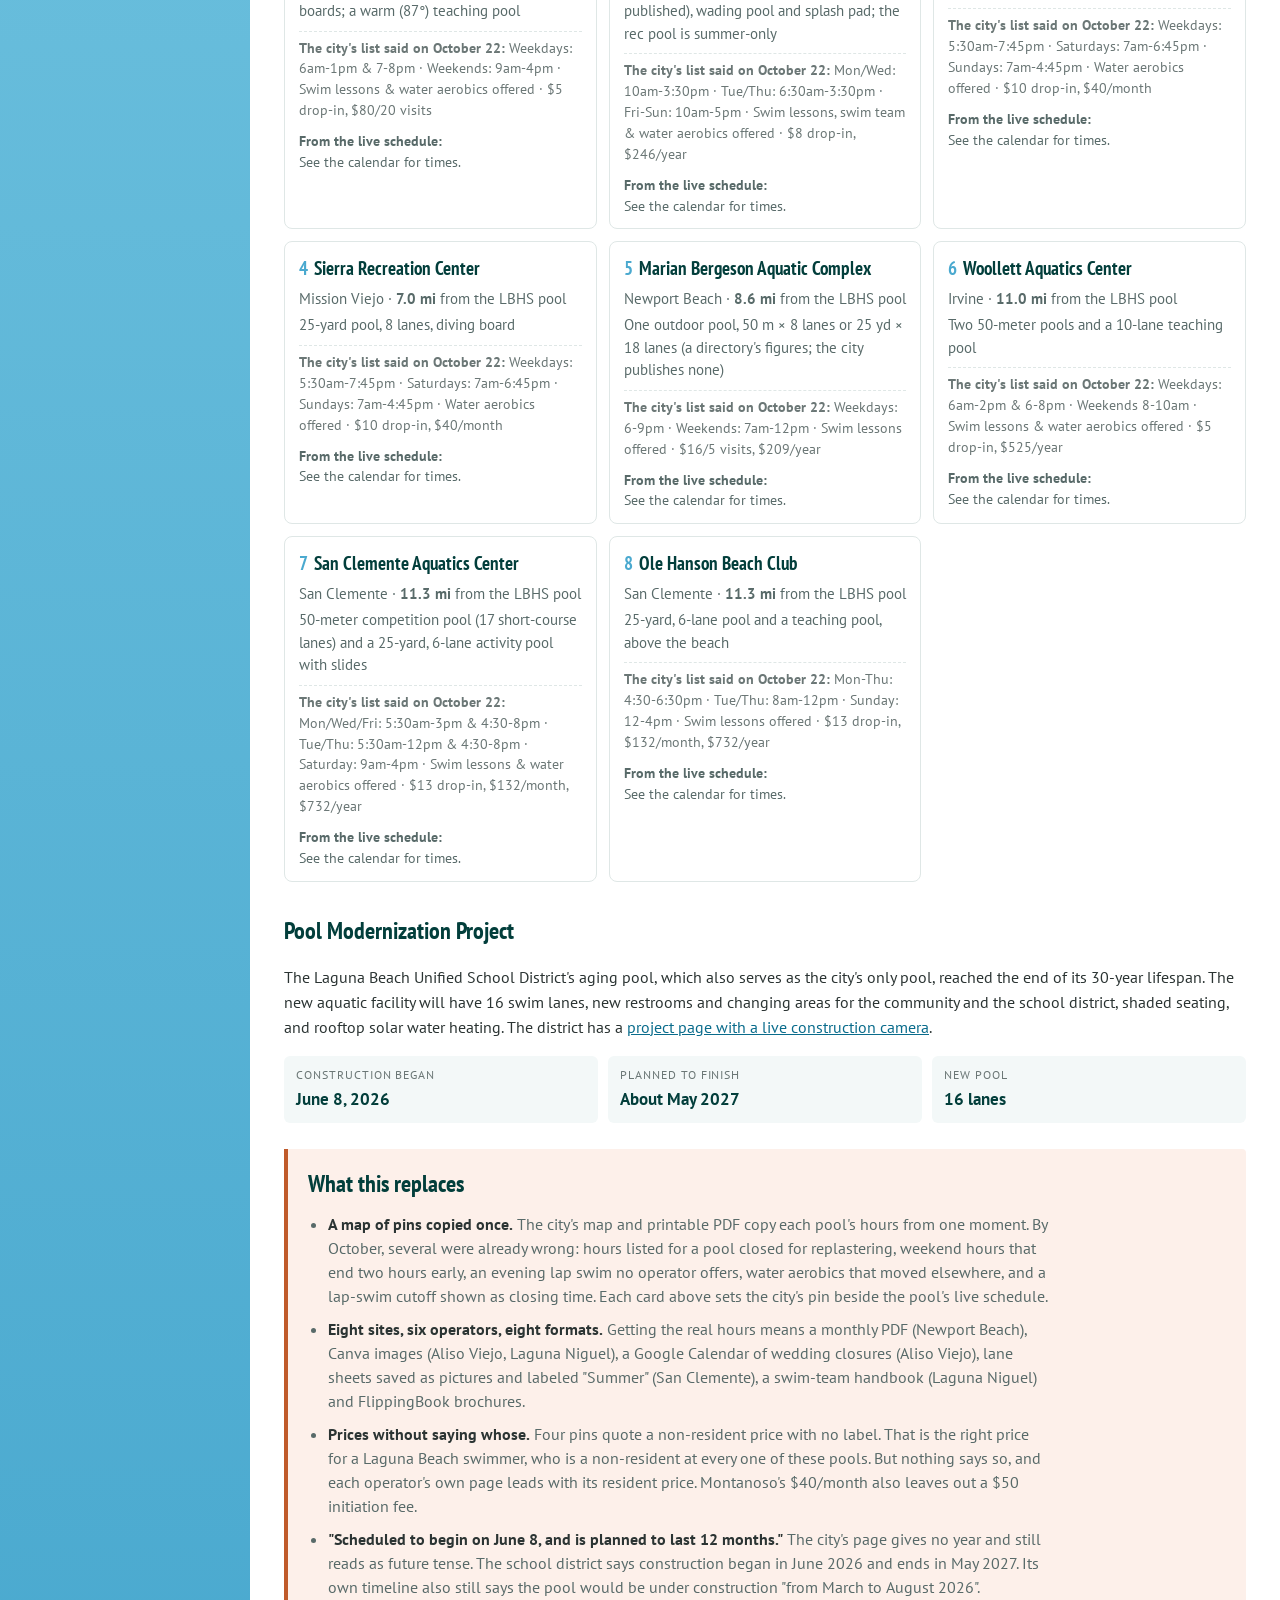
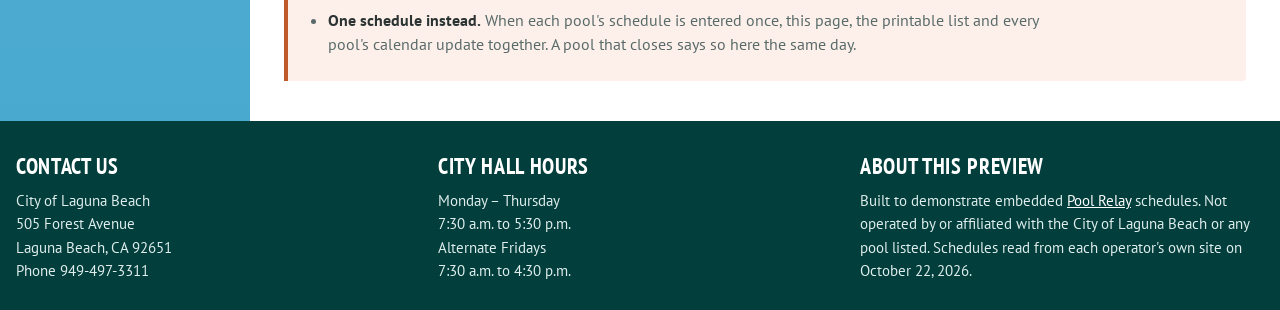
==== commit d89e0b6a: "Times come from the live schedule, never typed into the page Hours, closures and each program's days" ====
--- a/index.html
+++ b/index.html
@@ -36,7 +36,7 @@
     <aside class="aside"><h3>Contact Us</h3><div class="b"><p><b>Laguna Beach HS &amp; Community Pool</b><br>(949) 497-0780</p>
 <p>communitypool@lagunabeachcity.net</p><p class="muted">The pool is closed for reconstruction. The pools below are run by their own cities; call them for their hours.</p></div></aside>
     <div class="wide"><div id="find"></div>
-      <div id="finder" class="finder" data-view="wQqjdXTNDIvo5U4dR6qhDy,mSXva18N50SCxiYBZuK7Yl,5aC7qBNjw0FQmhCnuUHNK2,TlvOl9WV1ufwTlPYvcQJk9,CSgPG0YVJMDFnIPCQXXtTZ,93Z2wAtwEJaqLwR2LuE0xM,LVitifEeBhdffWEM5JKbA2,wSkqv0uCOvBftrqpLKvMk9" data-center="[33.56,-117.73]" data-zoom="10"
+      <div id="finder" class="finder" data-view="9bCx2D0GdAh1d4GwhNmDyz,U2cWdKfu6YiZ1RJ5iR01pE,7PFk6bAOqJ5fHg5tJjbmVd,zqFLLScE0g6Bo42bEKuLxm,9RdFutpNYY3rvWnWLG5bJA,9f7cVVaWdG419D4azDnZeg,VLXfrqkFveeQ6lTClHKFNP,wSkqv0uCOvBftrqpLKvMk9" data-center="[33.56,-117.73]" data-zoom="10"
         data-origin="[33.5421579,-117.7759374]" data-origin-label="from the LBHS pool" data-origin-name="Laguna Beach High School &amp; Community Pool (closed)"></div>
       <p class="muted" style="font-size:14px">Live from each operator's posted schedule. Lane assignments are our estimate where a pool doesn't publish them.
         Hours change: check a pool's page before you drive. <a href="nearby-pools.html">This week, pool by pool</a> (printable).</p>
@@ -45,28 +45,44 @@
       <ul class="cards"><li class="card"><h3><span class="n">1</span><a href="pools/laguna-niguel.html">Laguna Niguel Aquatics Center</a></h3>
   <p>Laguna Niguel · <b>3.9 mi</b> from the LBHS pool</p>
   <p>25-yard lap pool, 13 lanes, with diving boards; a warm (87°) teaching pool</p>
-  <p class="said"><b>The city's list says:</b> Weekdays: 6am-1pm &amp; 7-8pm · Weekends: 9am-4pm · Swim lessons &amp; water aerobics offered · $5 drop-in, $80/20 visits<br><b>Not quite:</b> Weekends are two different swims: lap swim 9am–1pm, then rec swim 1–4pm with the diving boards open.</p></li><li class="card"><h3><span class="n">2</span><a href="pools/aliso-viejo.html">Aliso Viejo Aquatic Center</a></h3>
+  <p class="said"><b>The city's list said on October 22:</b> Weekdays: 6am-1pm &amp; 7-8pm · Weekends: 9am-4pm · Swim lessons &amp; water aerobics offered · $5 drop-in, $80/20 visits</p>
+  <p class="live"><b>From the live schedule:</b><br><span data-live="swims" data-view="9bCx2D0GdAh1d4GwhNmDyz,U2cWdKfu6YiZ1RJ5iR01pE,7PFk6bAOqJ5fHg5tJjbmVd,zqFLLScE0g6Bo42bEKuLxm,9RdFutpNYY3rvWnWLG5bJA,9f7cVVaWdG419D4azDnZeg,VLXfrqkFveeQ6lTClHKFNP,wSkqv0uCOvBftrqpLKvMk9" data-pool="laguna-niguel">…</span></p>
+  <p class="closed" data-live="closures" data-view="9bCx2D0GdAh1d4GwhNmDyz,U2cWdKfu6YiZ1RJ5iR01pE,7PFk6bAOqJ5fHg5tJjbmVd,zqFLLScE0g6Bo42bEKuLxm,9RdFutpNYY3rvWnWLG5bJA,9f7cVVaWdG419D4azDnZeg,VLXfrqkFveeQ6lTClHKFNP,wSkqv0uCOvBftrqpLKvMk9" data-pool="laguna-niguel" hidden></p></li><li class="card"><h3><span class="n">2</span><a href="pools/aliso-viejo.html">Aliso Viejo Aquatic Center</a></h3>
   <p>Aliso Viejo · <b>5.0 mi</b> from the LBHS pool</p>
   <p>25-meter lap pool (lane count not published), wading pool and splash pad; the rec pool is summer-only</p>
-  <p class="said"><b>The city's list says:</b> Mon/Wed: 10am-3:30pm · Tue/Thu: 6:30am-3:30pm · Fri-Sun: 10am-5pm · Swim lessons, swim team &amp; water aerobics offered · $8 drop-in, $246/year<br><b>Not quite:</b> The 3:30pm times are when lap swim stops, not when the pool closes: it&#x27;s open to 6pm Mon–Thu, with the lanes going to the Flying Fish swim team from 4pm.</p></li><li class="card"><h3><span class="n">3</span><a href="pools/montanoso.html">Montanoso Recreation Center</a></h3>
+  <p class="said"><b>The city's list said on October 22:</b> Mon/Wed: 10am-3:30pm · Tue/Thu: 6:30am-3:30pm · Fri-Sun: 10am-5pm · Swim lessons, swim team &amp; water aerobics offered · $8 drop-in, $246/year</p>
+  <p class="live"><b>From the live schedule:</b><br><span data-live="swims" data-view="9bCx2D0GdAh1d4GwhNmDyz,U2cWdKfu6YiZ1RJ5iR01pE,7PFk6bAOqJ5fHg5tJjbmVd,zqFLLScE0g6Bo42bEKuLxm,9RdFutpNYY3rvWnWLG5bJA,9f7cVVaWdG419D4azDnZeg,VLXfrqkFveeQ6lTClHKFNP,wSkqv0uCOvBftrqpLKvMk9" data-pool="aliso-viejo">…</span></p>
+  <p class="closed" data-live="closures" data-view="9bCx2D0GdAh1d4GwhNmDyz,U2cWdKfu6YiZ1RJ5iR01pE,7PFk6bAOqJ5fHg5tJjbmVd,zqFLLScE0g6Bo42bEKuLxm,9RdFutpNYY3rvWnWLG5bJA,9f7cVVaWdG419D4azDnZeg,VLXfrqkFveeQ6lTClHKFNP,wSkqv0uCOvBftrqpLKvMk9" data-pool="aliso-viejo" hidden></p></li><li class="card"><h3><span class="n">3</span><a href="pools/montanoso.html">Montanoso Recreation Center</a></h3>
   <p>Mission Viejo · <b>7.2 mi</b> from the LBHS pool</p>
   <p>25-yard pool, 6 lanes</p>
-  <p class="said"><b>The city's list says:</b> Weekdays: 5:30am-7:45pm · Saturdays: 7am-6:45pm · Sundays: 7am-4:45pm · Water aerobics offered · $10 drop-in, $40/month<br><b>Not quite:</b> From noon to close, family rec swim shares the pool with lap swim. No page says how many lanes stay roped for laps.</p></li><li class="card"><h3><span class="n">4</span><a href="pools/sierra.html">Sierra Recreation Center</a></h3>
+  <p class="said"><b>The city's list said on October 22:</b> Weekdays: 5:30am-7:45pm · Saturdays: 7am-6:45pm · Sundays: 7am-4:45pm · Water aerobics offered · $10 drop-in, $40/month</p>
+  <p class="live"><b>From the live schedule:</b><br><span data-live="swims" data-view="9bCx2D0GdAh1d4GwhNmDyz,U2cWdKfu6YiZ1RJ5iR01pE,7PFk6bAOqJ5fHg5tJjbmVd,zqFLLScE0g6Bo42bEKuLxm,9RdFutpNYY3rvWnWLG5bJA,9f7cVVaWdG419D4azDnZeg,VLXfrqkFveeQ6lTClHKFNP,wSkqv0uCOvBftrqpLKvMk9" data-pool="montanoso">…</span></p>
+  <p class="closed" data-live="closures" data-view="9bCx2D0GdAh1d4GwhNmDyz,U2cWdKfu6YiZ1RJ5iR01pE,7PFk6bAOqJ5fHg5tJjbmVd,zqFLLScE0g6Bo42bEKuLxm,9RdFutpNYY3rvWnWLG5bJA,9f7cVVaWdG419D4azDnZeg,VLXfrqkFveeQ6lTClHKFNP,wSkqv0uCOvBftrqpLKvMk9" data-pool="montanoso" hidden></p></li><li class="card"><h3><span class="n">4</span><a href="pools/sierra.html">Sierra Recreation Center</a></h3>
   <p>Mission Viejo · <b>7.0 mi</b> from the LBHS pool</p>
   <p>25-yard pool, 8 lanes, diving board</p>
-  <p class="said"><b>The city's list says:</b> Weekdays: 5:30am-7:45pm · Saturdays: 7am-6:45pm · Sundays: 7am-4:45pm · Water aerobics offered · $10 drop-in, $40/month<br><b>Not quite:</b> The pool has been closed since Sep 8 for replastering. The city gives only a tentative reopening &quot;by Thanksgiving weekend&quot;.</p></li><li class="card"><h3><span class="n">5</span><a href="pools/marian-bergeson.html">Marian Bergeson Aquatic Complex</a></h3>
+  <p class="said"><b>The city's list said on October 22:</b> Weekdays: 5:30am-7:45pm · Saturdays: 7am-6:45pm · Sundays: 7am-4:45pm · Water aerobics offered · $10 drop-in, $40/month</p>
+  <p class="live"><b>From the live schedule:</b><br><span data-live="swims" data-view="9bCx2D0GdAh1d4GwhNmDyz,U2cWdKfu6YiZ1RJ5iR01pE,7PFk6bAOqJ5fHg5tJjbmVd,zqFLLScE0g6Bo42bEKuLxm,9RdFutpNYY3rvWnWLG5bJA,9f7cVVaWdG419D4azDnZeg,VLXfrqkFveeQ6lTClHKFNP,wSkqv0uCOvBftrqpLKvMk9" data-pool="sierra">…</span></p>
+  <p class="closed" data-live="closures" data-view="9bCx2D0GdAh1d4GwhNmDyz,U2cWdKfu6YiZ1RJ5iR01pE,7PFk6bAOqJ5fHg5tJjbmVd,zqFLLScE0g6Bo42bEKuLxm,9RdFutpNYY3rvWnWLG5bJA,9f7cVVaWdG419D4azDnZeg,VLXfrqkFveeQ6lTClHKFNP,wSkqv0uCOvBftrqpLKvMk9" data-pool="sierra" hidden></p></li><li class="card"><h3><span class="n">5</span><a href="pools/marian-bergeson.html">Marian Bergeson Aquatic Complex</a></h3>
   <p>Newport Beach · <b>8.6 mi</b> from the LBHS pool</p>
   <p>One outdoor pool, 50 m × 8 lanes or 25 yd × 18 lanes (a directory&#x27;s figures; the city publishes none)</p>
-  <p class="said"><b>The city's list says:</b> Weekdays: 6-9pm · Weekends: 7am-12pm · Swim lessons offered · $16/5 visits, $209/year<br><b>Not quite:</b> Weekends run 7am–2pm, not to noon.</p></li><li class="card"><h3><span class="n">6</span><a href="pools/woollett.html">Woollett Aquatics Center</a></h3>
+  <p class="said"><b>The city's list said on October 22:</b> Weekdays: 6-9pm · Weekends: 7am-12pm · Swim lessons offered · $16/5 visits, $209/year</p>
+  <p class="live"><b>From the live schedule:</b><br><span data-live="swims" data-view="9bCx2D0GdAh1d4GwhNmDyz,U2cWdKfu6YiZ1RJ5iR01pE,7PFk6bAOqJ5fHg5tJjbmVd,zqFLLScE0g6Bo42bEKuLxm,9RdFutpNYY3rvWnWLG5bJA,9f7cVVaWdG419D4azDnZeg,VLXfrqkFveeQ6lTClHKFNP,wSkqv0uCOvBftrqpLKvMk9" data-pool="marian-bergeson">…</span></p>
+  <p class="closed" data-live="closures" data-view="9bCx2D0GdAh1d4GwhNmDyz,U2cWdKfu6YiZ1RJ5iR01pE,7PFk6bAOqJ5fHg5tJjbmVd,zqFLLScE0g6Bo42bEKuLxm,9RdFutpNYY3rvWnWLG5bJA,9f7cVVaWdG419D4azDnZeg,VLXfrqkFveeQ6lTClHKFNP,wSkqv0uCOvBftrqpLKvMk9" data-pool="marian-bergeson" hidden></p></li><li class="card"><h3><span class="n">6</span><a href="pools/woollett.html">Woollett Aquatics Center</a></h3>
   <p>Irvine · <b>11.0 mi</b> from the LBHS pool</p>
   <p>Two 50-meter pools and a 10-lane teaching pool</p>
-  <p class="said"><b>The city's list says:</b> Weekdays: 6am-2pm &amp; 6-8pm · Weekends 8-10am · Swim lessons &amp; water aerobics offered · $5 drop-in, $525/year</p></li><li class="card"><h3><span class="n">7</span><a href="pools/san-clemente.html">San Clemente Aquatics Center</a></h3>
+  <p class="said"><b>The city's list said on October 22:</b> Weekdays: 6am-2pm &amp; 6-8pm · Weekends 8-10am · Swim lessons &amp; water aerobics offered · $5 drop-in, $525/year</p>
+  <p class="live"><b>From the live schedule:</b><br><span data-live="swims" data-view="9bCx2D0GdAh1d4GwhNmDyz,U2cWdKfu6YiZ1RJ5iR01pE,7PFk6bAOqJ5fHg5tJjbmVd,zqFLLScE0g6Bo42bEKuLxm,9RdFutpNYY3rvWnWLG5bJA,9f7cVVaWdG419D4azDnZeg,VLXfrqkFveeQ6lTClHKFNP,wSkqv0uCOvBftrqpLKvMk9" data-pool="woollett">…</span></p>
+  <p class="closed" data-live="closures" data-view="9bCx2D0GdAh1d4GwhNmDyz,U2cWdKfu6YiZ1RJ5iR01pE,7PFk6bAOqJ5fHg5tJjbmVd,zqFLLScE0g6Bo42bEKuLxm,9RdFutpNYY3rvWnWLG5bJA,9f7cVVaWdG419D4azDnZeg,VLXfrqkFveeQ6lTClHKFNP,wSkqv0uCOvBftrqpLKvMk9" data-pool="woollett" hidden></p></li><li class="card"><h3><span class="n">7</span><a href="pools/san-clemente.html">San Clemente Aquatics Center</a></h3>
   <p>San Clemente · <b>11.3 mi</b> from the LBHS pool</p>
   <p>50-meter competition pool (17 short-course lanes) and a 25-yard, 6-lane activity pool with slides</p>
-  <p class="said"><b>The city's list says:</b> Mon/Wed/Fri: 5:30am-3pm &amp; 4:30-8pm · Tue/Thu: 5:30am-12pm &amp; 4:30-8pm · Saturday: 9am-4pm · Swim lessons &amp; water aerobics offered · $13 drop-in, $132/month, $732/year<br><b>Not quite:</b> Mon/Wed/Fri lap swim runs 5:30am–8pm with no midday break; the break is only Tue/Thu, noon to 4:30pm, for staffing.</p></li><li class="card"><h3><span class="n">8</span><a href="pools/ole-hanson.html">Ole Hanson Beach Club</a></h3>
+  <p class="said"><b>The city's list said on October 22:</b> Mon/Wed/Fri: 5:30am-3pm &amp; 4:30-8pm · Tue/Thu: 5:30am-12pm &amp; 4:30-8pm · Saturday: 9am-4pm · Swim lessons &amp; water aerobics offered · $13 drop-in, $132/month, $732/year</p>
+  <p class="live"><b>From the live schedule:</b><br><span data-live="swims" data-view="9bCx2D0GdAh1d4GwhNmDyz,U2cWdKfu6YiZ1RJ5iR01pE,7PFk6bAOqJ5fHg5tJjbmVd,zqFLLScE0g6Bo42bEKuLxm,9RdFutpNYY3rvWnWLG5bJA,9f7cVVaWdG419D4azDnZeg,VLXfrqkFveeQ6lTClHKFNP,wSkqv0uCOvBftrqpLKvMk9" data-pool="san-clemente">…</span></p>
+  <p class="closed" data-live="closures" data-view="9bCx2D0GdAh1d4GwhNmDyz,U2cWdKfu6YiZ1RJ5iR01pE,7PFk6bAOqJ5fHg5tJjbmVd,zqFLLScE0g6Bo42bEKuLxm,9RdFutpNYY3rvWnWLG5bJA,9f7cVVaWdG419D4azDnZeg,VLXfrqkFveeQ6lTClHKFNP,wSkqv0uCOvBftrqpLKvMk9" data-pool="san-clemente" hidden></p></li><li class="card"><h3><span class="n">8</span><a href="pools/ole-hanson.html">Ole Hanson Beach Club</a></h3>
   <p>San Clemente · <b>11.3 mi</b> from the LBHS pool</p>
   <p>25-yard, 6-lane pool and a teaching pool, above the beach</p>
-  <p class="said"><b>The city's list says:</b> Mon-Thu: 4:30-6:30pm · Tue/Thu: 8am-12pm · Sunday: 12-4pm · Swim lessons offered · $13 drop-in, $132/month, $732/year<br><b>Not quite:</b> There is no Mon–Thu 4:30–6:30pm lap swim on any San Clemente page. Lap swim is Tue/Thu 8am–noon.</p></li></ul>
+  <p class="said"><b>The city's list said on October 22:</b> Mon-Thu: 4:30-6:30pm · Tue/Thu: 8am-12pm · Sunday: 12-4pm · Swim lessons offered · $13 drop-in, $132/month, $732/year</p>
+  <p class="live"><b>From the live schedule:</b><br><span data-live="swims" data-view="9bCx2D0GdAh1d4GwhNmDyz,U2cWdKfu6YiZ1RJ5iR01pE,7PFk6bAOqJ5fHg5tJjbmVd,zqFLLScE0g6Bo42bEKuLxm,9RdFutpNYY3rvWnWLG5bJA,9f7cVVaWdG419D4azDnZeg,VLXfrqkFveeQ6lTClHKFNP,wSkqv0uCOvBftrqpLKvMk9" data-pool="ole-hanson">…</span></p>
+  <p class="closed" data-live="closures" data-view="9bCx2D0GdAh1d4GwhNmDyz,U2cWdKfu6YiZ1RJ5iR01pE,7PFk6bAOqJ5fHg5tJjbmVd,zqFLLScE0g6Bo42bEKuLxm,9RdFutpNYY3rvWnWLG5bJA,9f7cVVaWdG419D4azDnZeg,VLXfrqkFveeQ6lTClHKFNP,wSkqv0uCOvBftrqpLKvMk9" data-pool="ole-hanson" hidden></p></li></ul>
 
       <h2>Pool Modernization Project</h2>
       <p>The Laguna Beach Unified School District's aging pool, which also serves as the city's only pool, reached the end of its
@@ -82,9 +98,9 @@
         <h2>What this replaces</h2>
         <ul>
           <li><b>A map of pins copied once.</b> The city's map and printable PDF copy each pool's hours from one moment. By October,
-            several were already wrong. Sierra has been closed since September 8. Newport Beach's weekends run to 2pm, not noon. Ole Hanson
-            has no Mon–Thu evening lap swim. Montanoso offers no water aerobics this fall. Aliso Viejo's "3:30pm" is when lap swim stops,
-            not when the pool closes.</li>
+            several were already wrong: hours listed for a pool closed for replastering, weekend hours that end two hours early, an
+            evening lap swim no operator offers, water aerobics that moved elsewhere, and a lap-swim cutoff shown as closing time.
+            Each card above sets the city's pin beside the pool's live schedule.</li>
           <li><b>Eight sites, six operators, eight formats.</b> Getting the real hours means a monthly PDF (Newport Beach), Canva images
             (Aliso Viejo, Laguna Niguel), a Google Calendar of wedding closures (Aliso Viejo), lane sheets saved as pictures and labeled
             "Summer" (San Clemente), a swim-team handbook (Laguna Niguel) and FlippingBook brochures.</li>
--- a/style.css
+++ b/style.css
@@ -64,6 +64,8 @@
 .card .n{font-family:"PT Sans Narrow",sans-serif;color:var(--sky-2);font-weight:700;margin-right:6px}
 .card p{margin:0;font-size:14.5px;color:var(--body)}
 .card .said{font-size:13.5px;color:var(--muted);border-top:1px dashed var(--rule);padding-top:6px;margin-top:4px}
+.card .live{font-size:13.5px;margin:6px 0 0;font-variant-numeric:tabular-nums}
+.card .closed,.finding .closed{font-size:13.5px;margin:4px 0 0;color:var(--rust-d)}
 .replaces{margin-top:30px;background:var(--wash);border-radius:8px;padding:6px 20px 14px}
 .replaces li{margin:0 0 10px;color:var(--body);font-size:15.5px}
 .replaces li b{color:var(--ink)}
